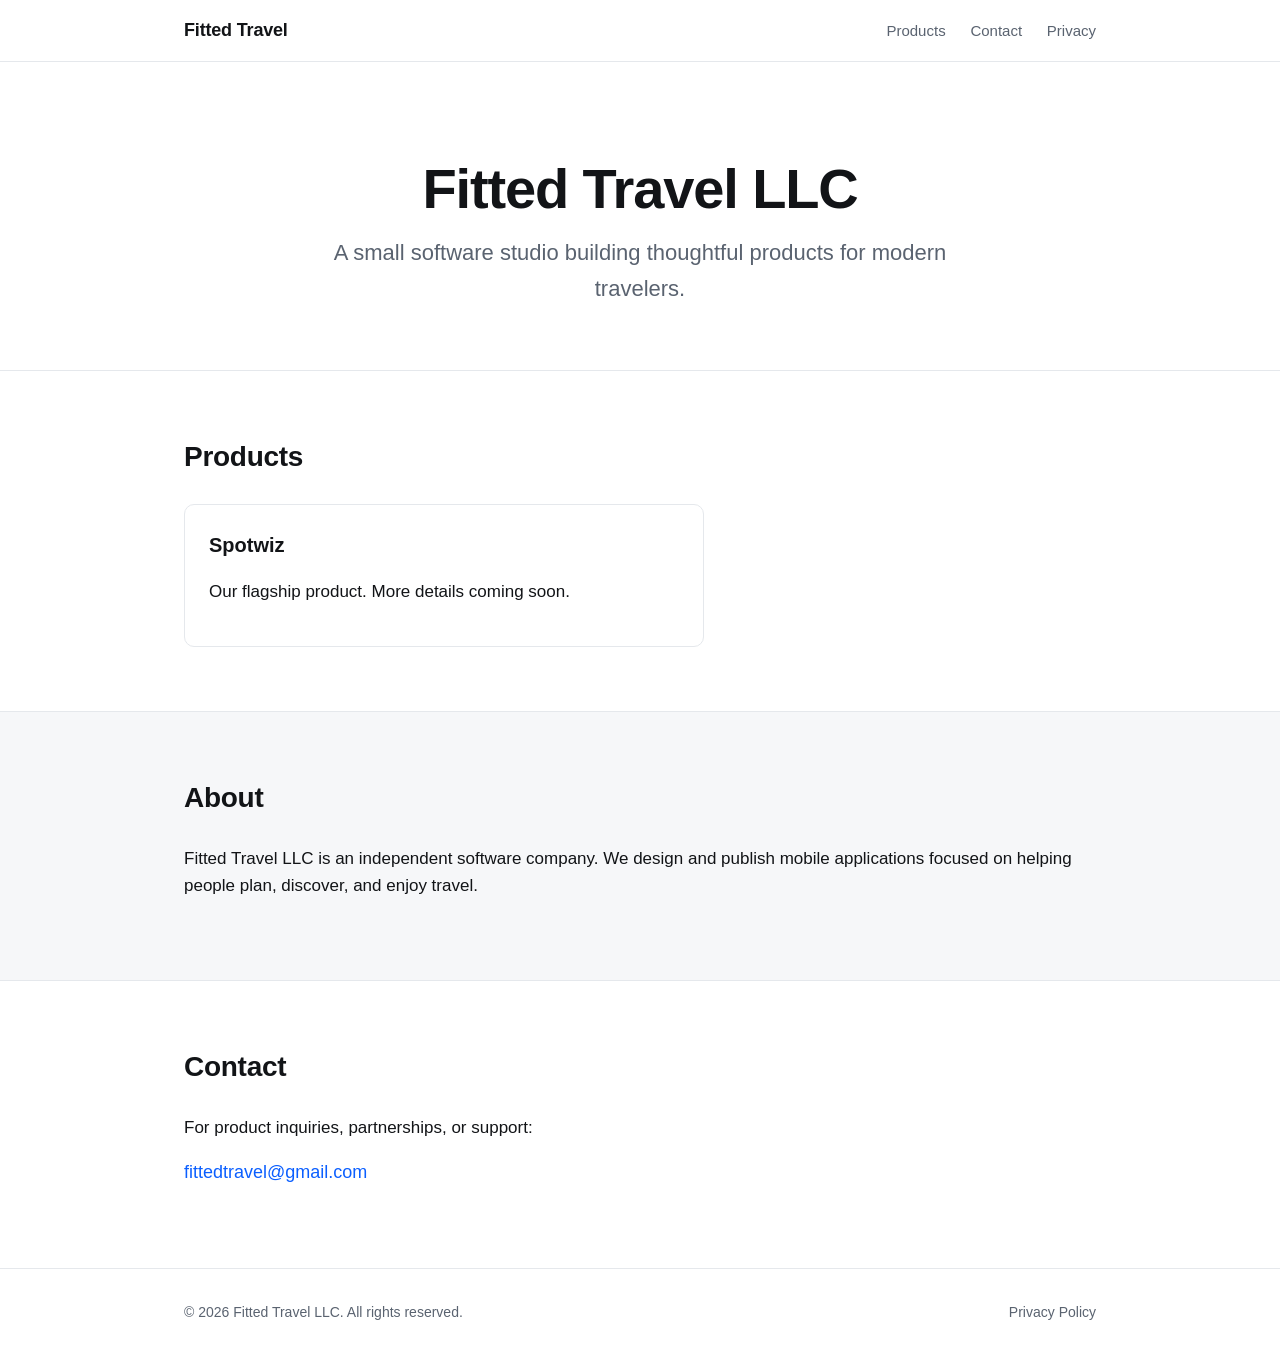
==== index.html @ 823e85f2 "Initial commit: Fitted Travel LLC landing page Static site for GitHub Pages at fittedtravel.com. Lan" ====
<!DOCTYPE html>
<html lang="en">
<head>
<meta charset="utf-8">
<meta name="viewport" content="width=device-width, initial-scale=1">
<title>Fitted Travel LLC</title>
<meta name="description" content="Fitted Travel LLC is a software company building thoughtful products for modern travelers.">
<link rel="icon" href="data:image/svg+xml,%3Csvg xmlns='http://www.w3.org/2000/svg' viewBox='0 0 100 100'%3E%3Ctext y='.9em' font-size='90'%3E%E2%9C%88%EF%B8%8F%3C/text%3E%3C/svg%3E">
<link rel="stylesheet" href="styles.css">
</head>
<body>
<header class="site-header">
  <div class="container">
    <a class="brand" href="index.html">Fitted Travel</a>
    <nav>
      <a href="#products">Products</a>
      <a href="#contact">Contact</a>
      <a href="privacy.html">Privacy</a>
    </nav>
  </div>
</header>

<main>
  <section class="hero">
    <div class="container">
      <h1>Fitted Travel LLC</h1>
      <p class="lede">A small software studio building thoughtful products for modern travelers.</p>
    </div>
  </section>

  <section id="products" class="section">
    <div class="container">
      <h2>Products</h2>
      <div class="product-card">
        <h3>Spotwiz</h3>
        <p>Our flagship product. More details coming soon.</p>
      </div>
    </div>
  </section>

  <section id="about" class="section section--muted">
    <div class="container">
      <h2>About</h2>
      <p>Fitted Travel LLC is an independent software company. We design and publish mobile applications focused on helping people plan, discover, and enjoy travel.</p>
    </div>
  </section>

  <section id="contact" class="section">
    <div class="container">
      <h2>Contact</h2>
      <p>For product inquiries, partnerships, or support:</p>
      <p><a class="contact-email" href="mailto:fittedtravel@gmail.com">fittedtravel@gmail.com</a></p>
    </div>
  </section>
</main>

<footer class="site-footer">
  <div class="container">
    <p>&copy; <span id="year">2026</span> Fitted Travel LLC. All rights reserved.</p>
    <p><a href="privacy.html">Privacy Policy</a></p>
  </div>
</footer>

<script>document.getElementById('year').textContent = new Date().getFullYear();</script>
</body>
</html>
---- styles.css ----
:root {
  --bg: #ffffff;
  --bg-muted: #f6f7f9;
  --text: #121417;
  --text-muted: #5a6370;
  --accent: #0b5fff;
  --border: #e5e8ec;
  --radius: 10px;
  --max-width: 960px;
  --prose-width: 680px;
}

* { box-sizing: border-box; }

html, body {
  margin: 0;
  padding: 0;
  background: var(--bg);
  color: var(--text);
  font-family: -apple-system, BlinkMacSystemFont, "Segoe UI", Roboto, Helvetica, Arial, sans-serif;
  font-size: 17px;
  line-height: 1.6;
  -webkit-font-smoothing: antialiased;
}

a {
  color: var(--accent);
  text-decoration: none;
}
a:hover { text-decoration: underline; }

.container {
  max-width: var(--max-width);
  margin: 0 auto;
  padding: 0 24px;
}
.container--prose { max-width: var(--prose-width); }

.site-header {
  border-bottom: 1px solid var(--border);
  background: var(--bg);
  position: sticky;
  top: 0;
  z-index: 10;
}
.site-header .container {
  display: flex;
  align-items: center;
  justify-content: space-between;
  padding-top: 16px;
  padding-bottom: 16px;
}
.brand {
  font-weight: 600;
  font-size: 18px;
  color: var(--text);
  letter-spacing: -0.01em;
}
.site-header nav a {
  color: var(--text-muted);
  margin-left: 20px;
  font-size: 15px;
}
.site-header nav a:hover { color: var(--text); text-decoration: none; }
.site-header nav a[aria-current="page"] { color: var(--text); }

.hero {
  padding: 96px 0 64px;
  text-align: center;
}
.hero h1 {
  font-size: clamp(36px, 6vw, 56px);
  line-height: 1.1;
  margin: 0 0 16px;
  letter-spacing: -0.02em;
}
.hero .lede {
  font-size: clamp(18px, 2.2vw, 22px);
  color: var(--text-muted);
  max-width: 620px;
  margin: 0 auto;
}

.section {
  padding: 64px 0;
  border-top: 1px solid var(--border);
}
.section--muted { background: var(--bg-muted); }
.section h2 {
  font-size: 28px;
  margin: 0 0 24px;
  letter-spacing: -0.01em;
}
.section h3 {
  font-size: 20px;
  margin: 0 0 8px;
}

.product-card {
  border: 1px solid var(--border);
  border-radius: var(--radius);
  padding: 24px;
  background: var(--bg);
  max-width: 520px;
}

.contact-email {
  font-size: 18px;
  font-weight: 500;
}

.meta {
  color: var(--text-muted);
  font-size: 14px;
  margin-top: -8px;
  margin-bottom: 32px;
}

article h1 {
  font-size: 36px;
  letter-spacing: -0.02em;
  margin: 48px 0 8px;
}
article h2 {
  font-size: 22px;
  margin: 40px 0 12px;
}
article ul { padding-left: 20px; }
article li { margin-bottom: 6px; }

.site-footer {
  border-top: 1px solid var(--border);
  padding: 32px 0;
  color: var(--text-muted);
  font-size: 14px;
}
.site-footer .container {
  display: flex;
  justify-content: space-between;
  flex-wrap: wrap;
  gap: 8px;
}
.site-footer p { margin: 0; }
.site-footer a { color: var(--text-muted); }

@media (max-width: 520px) {
  .site-header .container { flex-direction: column; align-items: flex-start; gap: 8px; }
  .site-header nav a { margin-left: 0; margin-right: 16px; }
  .hero { padding: 64px 0 48px; }
  .section { padding: 48px 0; }
}
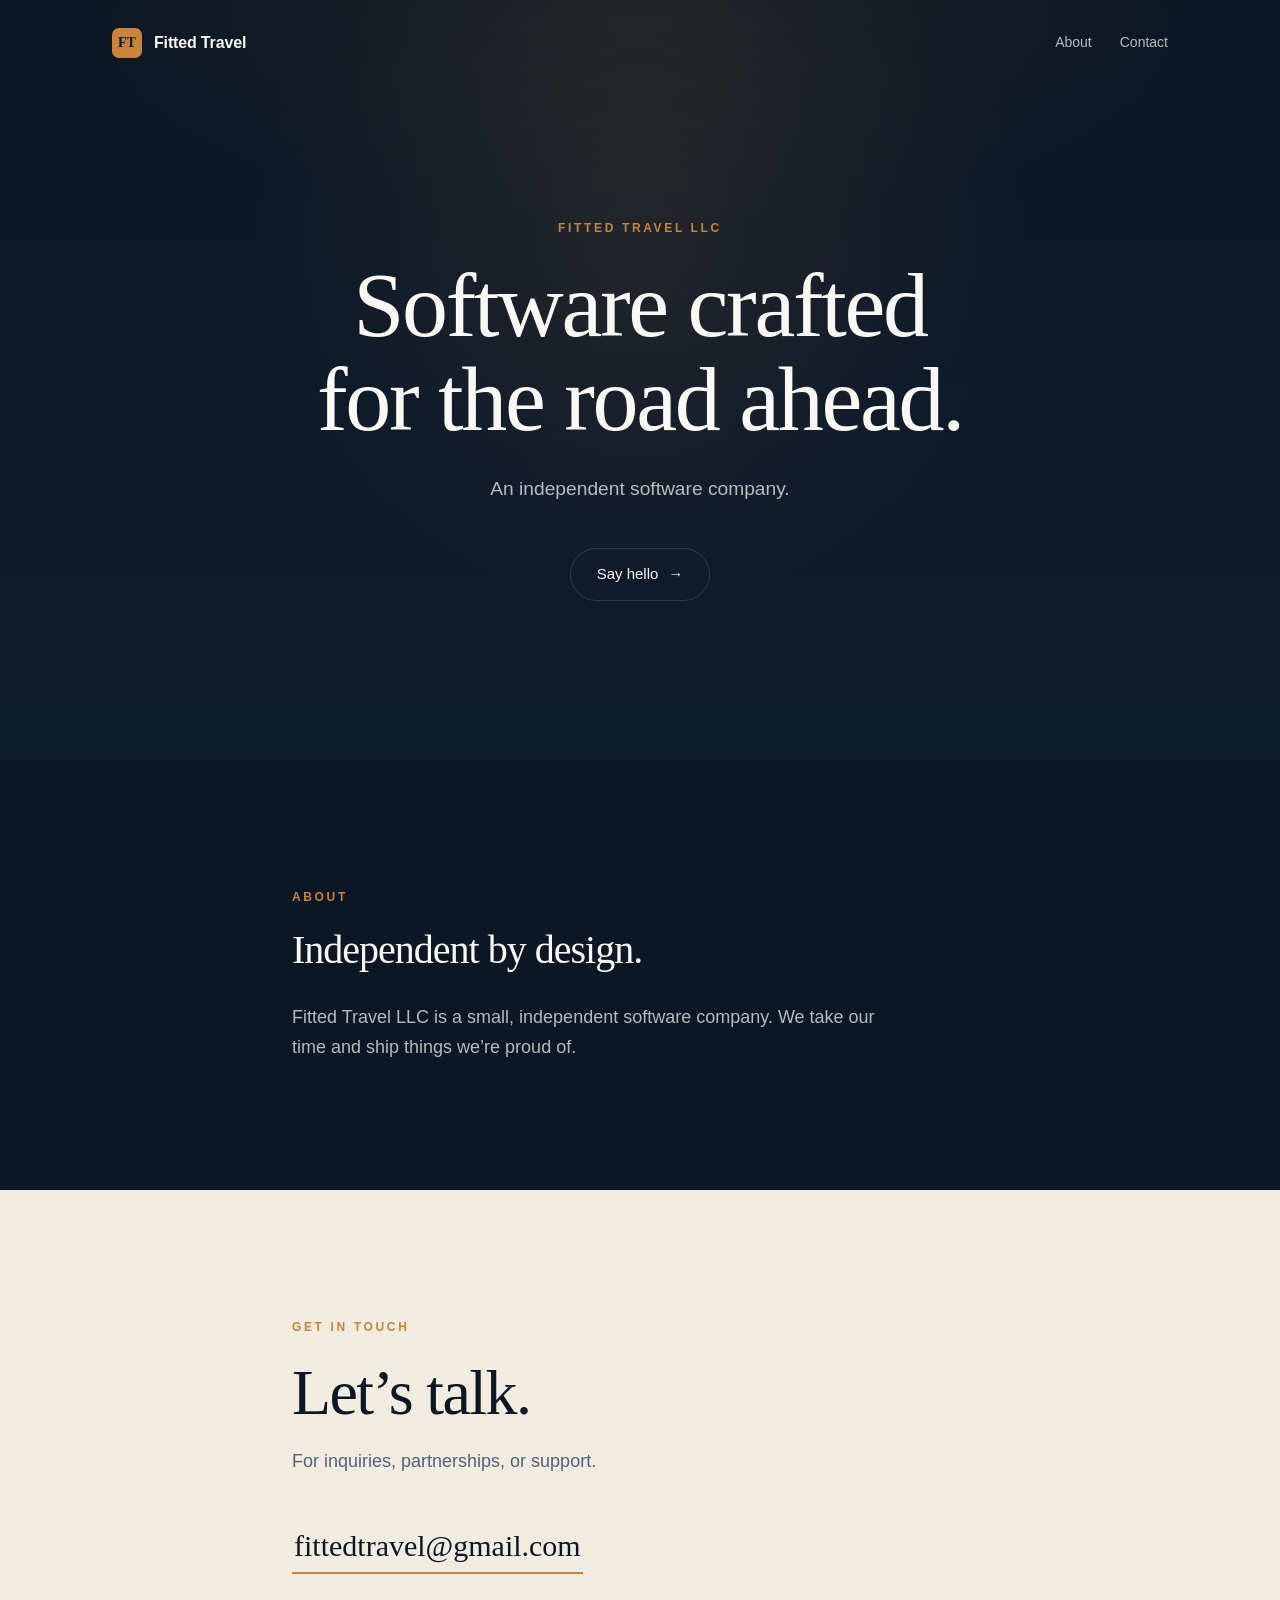
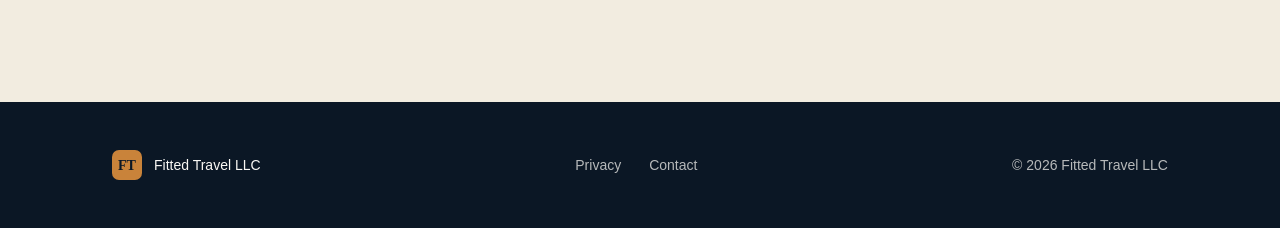
==== commit dd9409c6: "Redesign landing page with editorial, serif-led aesthetic Dark navy hero with warm amber accent and " ====
--- a/index.html
+++ b/index.html
@@ -3,61 +3,72 @@
 <head>
 <meta charset="utf-8">
 <meta name="viewport" content="width=device-width, initial-scale=1">
-<title>Fitted Travel LLC</title>
-<meta name="description" content="Fitted Travel LLC is a software company building thoughtful products for modern travelers.">
-<link rel="icon" href="data:image/svg+xml,%3Csvg xmlns='http://www.w3.org/2000/svg' viewBox='0 0 100 100'%3E%3Ctext y='.9em' font-size='90'%3E%E2%9C%88%EF%B8%8F%3C/text%3E%3C/svg%3E">
+<title>Fitted Travel LLC &middot; Independent software studio</title>
+<meta name="description" content="Fitted Travel LLC is an independent software studio designing and publishing mobile products for modern travelers.">
+<meta property="og:title" content="Fitted Travel LLC">
+<meta property="og:description" content="Independent software studio designing and publishing mobile products for modern travelers.">
+<meta property="og:type" content="website">
+<meta property="og:url" content="https://fittedtravel.com">
+<link rel="icon" href="data:image/svg+xml,%3Csvg xmlns='http://www.w3.org/2000/svg' viewBox='0 0 64 64'%3E%3Crect width='64' height='64' rx='12' fill='%230b1725'/%3E%3Ctext x='50%25' y='54%25' font-family='Georgia,serif' font-size='34' font-weight='700' text-anchor='middle' dominant-baseline='middle' fill='%23c9833a'%3EFT%3C/text%3E%3C/svg%3E">
 <link rel="stylesheet" href="styles.css">
 </head>
 <body>
-<header class="site-header">
-  <div class="container">
-    <a class="brand" href="index.html">Fitted Travel</a>
+<header class="site-header site-header--over-hero">
+  <div class="container header-inner">
+    <a class="brand" href="index.html">
+      <span class="brand-mark">FT</span>
+      <span class="brand-name">Fitted Travel</span>
+    </a>
     <nav>
-      <a href="#products">Products</a>
+      <a href="#about">About</a>
       <a href="#contact">Contact</a>
-      <a href="privacy.html">Privacy</a>
     </nav>
   </div>
 </header>
 
 <main>
   <section class="hero">
-    <div class="container">
-      <h1>Fitted Travel LLC</h1>
-      <p class="lede">A small software studio building thoughtful products for modern travelers.</p>
+    <div class="hero-glow" aria-hidden="true"></div>
+    <div class="container hero-inner">
+      <p class="eyebrow">Fitted Travel LLC</p>
+      <h1 class="hero-title">Software crafted<br>for the road ahead.</h1>
+      <p class="hero-lede">An independent software company.</p>
+      <a class="hero-cta" href="#contact">
+        <span>Say hello</span>
+        <span class="arrow" aria-hidden="true">&rarr;</span>
+      </a>
     </div>
   </section>
 
-  <section id="products" class="section">
-    <div class="container">
-      <h2>Products</h2>
-      <div class="product-card">
-        <h3>Spotwiz</h3>
-        <p>Our flagship product. More details coming soon.</p>
-      </div>
+  <section id="about" class="section section--dark">
+    <div class="container container--narrow">
+      <p class="eyebrow eyebrow--on-dark">About</p>
+      <h2 class="about-title">Independent by design.</h2>
+      <p class="about-body">Fitted Travel LLC is a small, independent software company. We take our time and ship things we&rsquo;re proud of.</p>
     </div>
   </section>
 
-  <section id="about" class="section section--muted">
-    <div class="container">
-      <h2>About</h2>
-      <p>Fitted Travel LLC is an independent software company. We design and publish mobile applications focused on helping people plan, discover, and enjoy travel.</p>
-    </div>
-  </section>
-
-  <section id="contact" class="section">
-    <div class="container">
-      <h2>Contact</h2>
-      <p>For product inquiries, partnerships, or support:</p>
-      <p><a class="contact-email" href="mailto:fittedtravel@gmail.com">fittedtravel@gmail.com</a></p>
+  <section id="contact" class="section section--contact">
+    <div class="container container--narrow">
+      <p class="eyebrow">Get in touch</p>
+      <h2 class="contact-title">Let&rsquo;s talk.</h2>
+      <p class="contact-body">For inquiries, partnerships, or support.</p>
+      <a class="email-cta" href="mailto:fittedtravel@gmail.com">fittedtravel@gmail.com</a>
     </div>
   </section>
 </main>
 
 <footer class="site-footer">
-  <div class="container">
-    <p>&copy; <span id="year">2026</span> Fitted Travel LLC. All rights reserved.</p>
-    <p><a href="privacy.html">Privacy Policy</a></p>
+  <div class="container footer-inner">
+    <div class="footer-brand">
+      <span class="brand-mark">FT</span>
+      <span>Fitted Travel LLC</span>
+    </div>
+    <nav class="footer-links">
+      <a href="privacy.html">Privacy</a>
+      <a href="mailto:fittedtravel@gmail.com">Contact</a>
+    </nav>
+    <p class="footer-copy">&copy; <span id="year">2026</span> Fitted Travel LLC</p>
   </div>
 </footer>
 
--- a/styles.css
+++ b/styles.css
@@ -1,151 +1,419 @@
 :root {
-  --bg: #ffffff;
-  --bg-muted: #f6f7f9;
-  --text: #121417;
-  --text-muted: #5a6370;
-  --accent: #0b5fff;
-  --border: #e5e8ec;
-  --radius: 10px;
-  --max-width: 960px;
-  --prose-width: 680px;
+  --ink: #0b1725;
+  --ink-2: #162337;
+  --paper: #faf8f4;
+  --paper-2: #f2ece0;
+  --line: rgba(11, 23, 37, 0.1);
+  --line-on-dark: rgba(250, 248, 244, 0.14);
+  --muted: #51607a;
+  --muted-on-dark: rgba(250, 248, 244, 0.72);
+  --accent: #c9833a;
+  --accent-soft: rgba(201, 131, 58, 0.14);
+  --accent-glow: rgba(201, 131, 58, 0.22);
+  --radius: 14px;
+  --ease: cubic-bezier(0.22, 0.68, 0.3, 1);
+  --serif: ui-serif, "Charter", "Iowan Old Style", "Palatino", "Georgia", serif;
 }
 
 * { box-sizing: border-box; }
 
-html, body {
+html {
+  scroll-behavior: smooth;
+  -webkit-text-size-adjust: 100%;
+}
+
+body {
   margin: 0;
-  padding: 0;
-  background: var(--bg);
-  color: var(--text);
-  font-family: -apple-system, BlinkMacSystemFont, "Segoe UI", Roboto, Helvetica, Arial, sans-serif;
+  background: var(--paper);
+  color: var(--ink);
+  font-family: -apple-system, BlinkMacSystemFont, "Inter", "Segoe UI", Roboto, sans-serif;
   font-size: 17px;
-  line-height: 1.6;
+  line-height: 1.65;
   -webkit-font-smoothing: antialiased;
+  -moz-osx-font-smoothing: grayscale;
+  text-rendering: optimizeLegibility;
 }
 
 a {
+  color: inherit;
+  text-decoration: none;
+}
+
+/* Layout */
+.container {
+  max-width: 1120px;
+  margin: 0 auto;
+  padding: 0 32px;
+}
+.container--narrow {
+  max-width: 760px;
+}
+
+/* Eyebrow label */
+.eyebrow {
+  font-size: 12px;
+  font-weight: 600;
+  letter-spacing: 0.22em;
+  text-transform: uppercase;
   color: var(--accent);
-  text-decoration: none;
-}
-a:hover { text-decoration: underline; }
-
-.container {
-  max-width: var(--max-width);
-  margin: 0 auto;
-  padding: 0 24px;
-}
-.container--prose { max-width: var(--prose-width); }
-
+  margin: 0 0 20px;
+}
+.eyebrow--on-dark { color: var(--accent); }
+
+/* Header */
 .site-header {
-  border-bottom: 1px solid var(--border);
-  background: var(--bg);
-  position: sticky;
-  top: 0;
+  padding: 28px 0;
+}
+.site-header--over-hero {
+  position: absolute;
+  top: 0; left: 0; right: 0;
   z-index: 10;
-}
-.site-header .container {
-  display: flex;
-  align-items: center;
-  justify-content: space-between;
-  padding-top: 16px;
-  padding-bottom: 16px;
-}
-.brand {
-  font-weight: 600;
-  font-size: 18px;
-  color: var(--text);
-  letter-spacing: -0.01em;
-}
-.site-header nav a {
-  color: var(--text-muted);
-  margin-left: 20px;
-  font-size: 15px;
-}
-.site-header nav a:hover { color: var(--text); text-decoration: none; }
-.site-header nav a[aria-current="page"] { color: var(--text); }
-
-.hero {
-  padding: 96px 0 64px;
-  text-align: center;
-}
-.hero h1 {
-  font-size: clamp(36px, 6vw, 56px);
-  line-height: 1.1;
-  margin: 0 0 16px;
-  letter-spacing: -0.02em;
-}
-.hero .lede {
-  font-size: clamp(18px, 2.2vw, 22px);
-  color: var(--text-muted);
-  max-width: 620px;
-  margin: 0 auto;
-}
-
-.section {
-  padding: 64px 0;
-  border-top: 1px solid var(--border);
-}
-.section--muted { background: var(--bg-muted); }
-.section h2 {
-  font-size: 28px;
-  margin: 0 0 24px;
-  letter-spacing: -0.01em;
-}
-.section h3 {
-  font-size: 20px;
-  margin: 0 0 8px;
-}
-
-.product-card {
-  border: 1px solid var(--border);
-  border-radius: var(--radius);
-  padding: 24px;
-  background: var(--bg);
-  max-width: 520px;
-}
-
-.contact-email {
-  font-size: 18px;
-  font-weight: 500;
-}
-
-.meta {
-  color: var(--text-muted);
-  font-size: 14px;
-  margin-top: -8px;
-  margin-bottom: 32px;
-}
-
-article h1 {
-  font-size: 36px;
-  letter-spacing: -0.02em;
-  margin: 48px 0 8px;
-}
-article h2 {
-  font-size: 22px;
-  margin: 40px 0 12px;
-}
-article ul { padding-left: 20px; }
-article li { margin-bottom: 6px; }
-
-.site-footer {
-  border-top: 1px solid var(--border);
-  padding: 32px 0;
-  color: var(--text-muted);
-  font-size: 14px;
-}
-.site-footer .container {
+  padding-top: 28px;
+  padding-bottom: 0;
+  background: transparent;
+}
+.site-header--doc {
+  background: var(--ink);
+  color: var(--paper);
+}
+.header-inner {
   display: flex;
   justify-content: space-between;
+  align-items: center;
+  gap: 24px;
+}
+.brand {
+  display: inline-flex;
+  align-items: center;
+  gap: 12px;
+  color: var(--paper);
+  font-weight: 600;
+  font-size: 16px;
+  letter-spacing: -0.01em;
+}
+.site-header--doc .brand { color: var(--paper); }
+.brand-mark {
+  display: inline-flex;
+  align-items: center;
+  justify-content: center;
+  width: 30px;
+  height: 30px;
+  border-radius: 7px;
+  background: var(--accent);
+  color: var(--ink);
+  font-family: var(--serif);
+  font-weight: 700;
+  font-size: 14px;
+  letter-spacing: 0;
+}
+.site-header nav {
+  display: flex;
+  gap: 28px;
+}
+.site-header nav a {
+  color: var(--muted-on-dark);
+  font-size: 14px;
+  font-weight: 500;
+  transition: color 0.2s var(--ease);
+}
+.site-header nav a:hover { color: var(--paper); }
+
+/* Hero */
+.hero {
+  position: relative;
+  background: var(--ink);
+  color: var(--paper);
+  min-height: min(760px, 88vh);
+  display: flex;
+  align-items: center;
+  overflow: hidden;
+  padding: 200px 0 140px;
+}
+.hero::before {
+  content: "";
+  position: absolute;
+  inset: 0;
+  background:
+    radial-gradient(ellipse 80% 50% at 50% 0%, rgba(201, 131, 58, 0.08) 0%, transparent 60%),
+    linear-gradient(180deg, #0b1725 0%, #0d1b2e 100%);
+  pointer-events: none;
+}
+.hero-glow {
+  position: absolute;
+  top: 30%;
+  left: 50%;
+  transform: translate(-50%, -50%);
+  width: 900px;
+  height: 900px;
+  border-radius: 50%;
+  background: radial-gradient(circle at center, var(--accent-glow) 0%, transparent 60%);
+  filter: blur(40px);
+  pointer-events: none;
+  opacity: 0.6;
+}
+.hero-inner {
+  position: relative;
+  text-align: center;
+}
+.hero-title {
+  font-family: var(--serif);
+  font-size: clamp(44px, 7.5vw, 92px);
+  line-height: 1.02;
+  letter-spacing: -0.025em;
+  font-weight: 500;
+  margin: 0 0 28px;
+  color: var(--paper);
+}
+.hero-lede {
+  font-size: clamp(17px, 1.5vw, 20px);
+  color: var(--muted-on-dark);
+  max-width: 580px;
+  margin: 0 auto 44px;
+  line-height: 1.55;
+}
+.hero-cta {
+  display: inline-flex;
+  align-items: center;
+  gap: 10px;
+  font-size: 15px;
+  font-weight: 500;
+  color: var(--paper);
+  padding: 13px 26px;
+  border: 1px solid var(--line-on-dark);
+  border-radius: 999px;
+  transition: border-color 0.25s var(--ease), background 0.25s var(--ease), gap 0.25s var(--ease);
+}
+.hero-cta:hover {
+  border-color: var(--accent);
+  background: var(--accent-soft);
+  gap: 14px;
+}
+.hero-cta .arrow {
+  transition: transform 0.25s var(--ease);
+  display: inline-block;
+}
+.hero-cta:hover .arrow {
+  transform: translateX(2px);
+}
+
+/* Sections */
+.section {
+  padding: 128px 0;
+}
+.section-heading {
+  margin-bottom: 64px;
+  max-width: 640px;
+}
+.section-heading h2,
+.contact-title,
+.about-title {
+  font-family: var(--serif);
+  font-weight: 500;
+  letter-spacing: -0.025em;
+  line-height: 1.08;
+  margin: 0;
+}
+.section-heading h2 {
+  font-size: clamp(32px, 4.4vw, 48px);
+}
+
+/* Products */
+.section--products { background: var(--paper); }
+.product-grid {
+  display: grid;
+  grid-template-columns: repeat(auto-fit, minmax(320px, 1fr));
+  gap: 24px;
+}
+.product-card {
+  background: #fff;
+  border: 1px solid var(--line);
+  border-radius: var(--radius);
+  padding: 36px;
+  transition: transform 0.3s var(--ease), box-shadow 0.3s var(--ease), border-color 0.3s var(--ease);
+}
+.product-card:hover {
+  transform: translateY(-3px);
+  box-shadow: 0 16px 40px rgba(11, 23, 37, 0.08);
+  border-color: rgba(11, 23, 37, 0.18);
+}
+.product-tag {
+  display: inline-block;
+  font-size: 11px;
+  font-weight: 700;
+  letter-spacing: 0.14em;
+  text-transform: uppercase;
+  color: var(--accent);
+  background: var(--accent-soft);
+  padding: 5px 11px;
+  border-radius: 999px;
+  margin-bottom: 24px;
+}
+.product-card h3 {
+  font-family: var(--serif);
+  font-size: 30px;
+  font-weight: 500;
+  margin: 0 0 10px;
+  letter-spacing: -0.015em;
+}
+.product-card p {
+  color: var(--muted);
+  margin: 0 0 28px;
+  font-size: 16px;
+}
+.product-status {
+  display: inline-block;
+  font-size: 13px;
+  color: var(--muted);
+  font-weight: 500;
+  padding-top: 18px;
+  border-top: 1px solid var(--line);
+  width: 100%;
+}
+
+/* About (dark) */
+.section--dark {
+  background: var(--ink);
+  color: var(--paper);
+}
+.about-title {
+  font-size: clamp(28px, 3.6vw, 40px);
+  margin: 0 0 32px;
+  color: var(--paper);
+}
+.about-body {
+  font-size: 18px;
+  color: var(--muted-on-dark);
+  max-width: 600px;
+  margin: 0;
+}
+
+/* Contact */
+.section--contact { background: var(--paper-2); }
+.contact-title {
+  font-size: clamp(40px, 5.2vw, 64px);
+  margin: 0 0 20px;
+}
+.contact-body {
+  font-size: 18px;
+  color: var(--muted);
+  margin: 0 0 40px;
+  max-width: 520px;
+}
+.email-cta {
+  display: inline-block;
+  font-size: clamp(22px, 2.6vw, 30px);
+  font-family: var(--serif);
+  font-weight: 500;
+  color: var(--ink);
+  padding: 4px 2px;
+  background-image: linear-gradient(var(--accent), var(--accent));
+  background-repeat: no-repeat;
+  background-size: 100% 2px;
+  background-position: 0 100%;
+  transition: color 0.2s var(--ease), background-size 0.3s var(--ease);
+}
+.email-cta:hover {
+  color: var(--accent);
+  background-size: 100% 100%;
+  background-image: linear-gradient(var(--accent-soft), var(--accent-soft));
+}
+
+/* Footer */
+.site-footer {
+  background: var(--ink);
+  color: var(--muted-on-dark);
+  padding: 48px 0;
+  font-size: 14px;
+}
+.footer-inner {
+  display: flex;
   flex-wrap: wrap;
-  gap: 8px;
-}
-.site-footer p { margin: 0; }
-.site-footer a { color: var(--text-muted); }
-
-@media (max-width: 520px) {
-  .site-header .container { flex-direction: column; align-items: flex-start; gap: 8px; }
-  .site-header nav a { margin-left: 0; margin-right: 16px; }
-  .hero { padding: 64px 0 48px; }
-  .section { padding: 48px 0; }
-}
+  gap: 24px;
+  align-items: center;
+  justify-content: space-between;
+}
+.footer-brand {
+  display: inline-flex;
+  align-items: center;
+  gap: 12px;
+  color: var(--paper);
+  font-weight: 500;
+}
+.footer-links {
+  display: flex;
+  gap: 28px;
+}
+.footer-links a {
+  color: var(--muted-on-dark);
+  transition: color 0.2s var(--ease);
+}
+.footer-links a:hover { color: var(--paper); }
+.footer-copy {
+  margin: 0;
+  color: var(--muted-on-dark);
+}
+
+/* Document pages (privacy, etc) */
+.doc-hero {
+  background: var(--ink);
+  color: var(--paper);
+  padding: 80px 0 96px;
+}
+.doc-hero h1 {
+  font-family: var(--serif);
+  font-size: clamp(40px, 5.2vw, 60px);
+  font-weight: 500;
+  letter-spacing: -0.025em;
+  line-height: 1.05;
+  margin: 0 0 12px;
+  color: var(--paper);
+}
+.doc-hero .meta {
+  color: var(--muted-on-dark);
+  font-size: 14px;
+  letter-spacing: 0.04em;
+  margin: 0;
+}
+
+.prose {
+  padding: 80px 0 112px;
+  font-size: 17px;
+  line-height: 1.7;
+}
+.prose h2 {
+  font-family: var(--serif);
+  font-size: 24px;
+  font-weight: 600;
+  letter-spacing: -0.015em;
+  margin: 48px 0 14px;
+  color: var(--ink);
+}
+.prose h2:first-child { margin-top: 0; }
+.prose p { margin: 0 0 18px; color: var(--ink); }
+.prose ul { padding-left: 22px; margin: 0 0 18px; }
+.prose li { margin-bottom: 8px; }
+.prose a {
+  color: var(--ink);
+  border-bottom: 1px solid var(--accent);
+  transition: color 0.2s var(--ease);
+}
+.prose a:hover { color: var(--accent); }
+
+/* Responsive */
+@media (max-width: 720px) {
+  .container { padding: 0 24px; }
+  .site-header { padding: 20px 0; }
+  .site-header--over-hero { padding-top: 20px; }
+  .site-header nav { gap: 18px; }
+  .site-header nav a { font-size: 13px; }
+  .hero { padding: 150px 0 110px; min-height: auto; }
+  .section { padding: 88px 0; }
+  .product-card { padding: 28px; }
+  .footer-inner { flex-direction: column; align-items: flex-start; gap: 16px; }
+  .doc-hero { padding: 60px 0 72px; }
+  .prose { padding: 56px 0 88px; }
+}
+
+@media (max-width: 460px) {
+  .site-header nav a:not(:last-child) { display: none; }
+}
